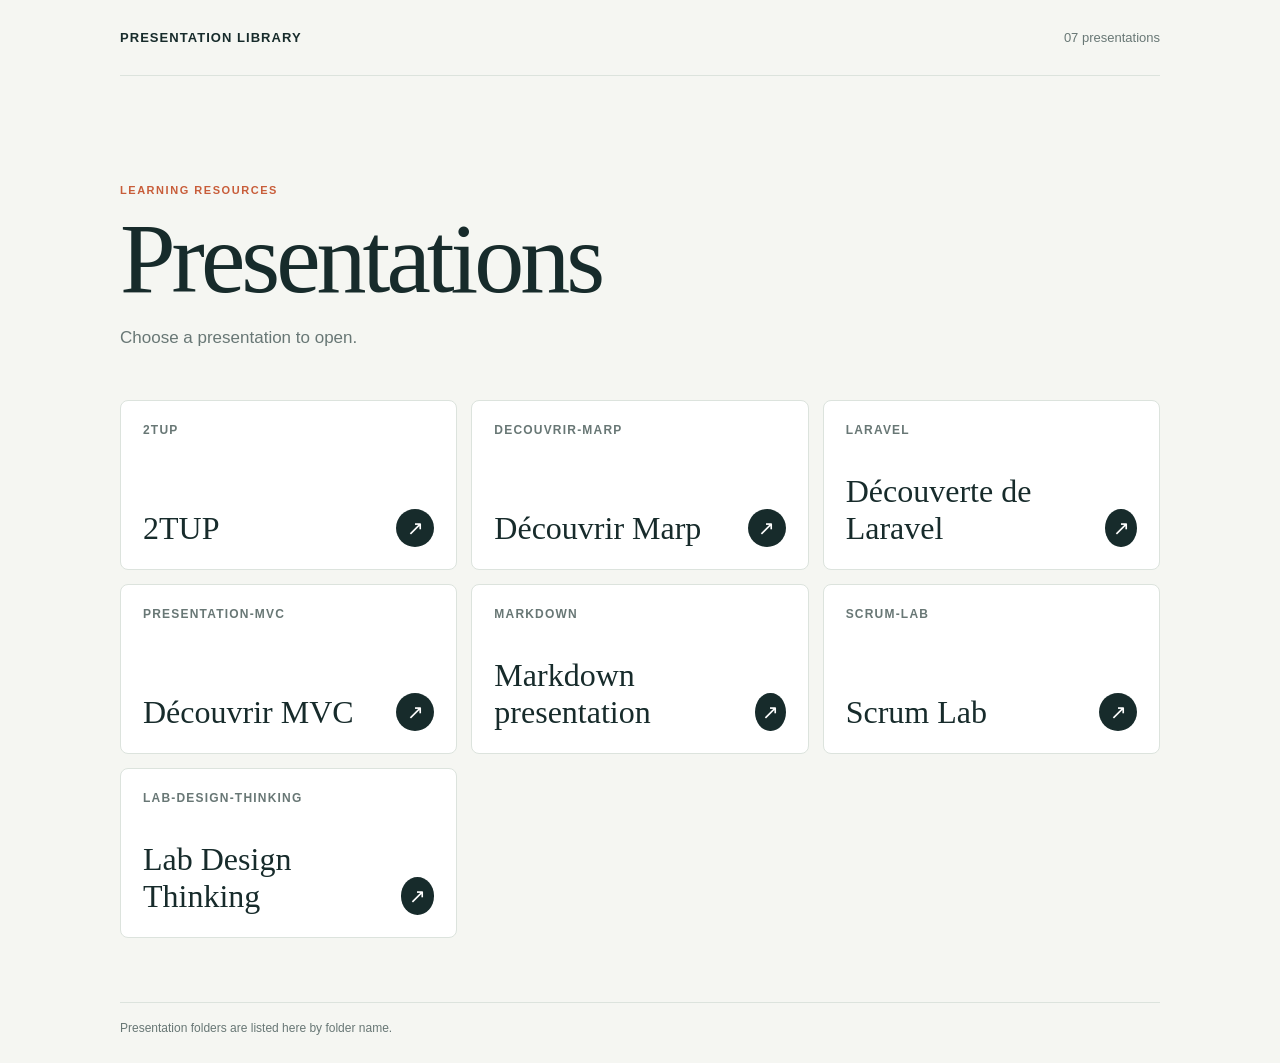
==== index.html @ 0e2a864f "lab git , laravel ,mvc" ====
<!doctype html>
<html lang="en">
<head>
    <meta charset="utf-8">
    <meta name="viewport" content="width=device-width, initial-scale=1">
    <meta name="theme-color" content="#f5f6f2">
    <title>Presentations</title>
    <style>
        :root {
            color-scheme: light;
            --ink: #172b2b;
            --muted: #687775;
            --paper: #f5f6f2;
            --line: #dce3dd;
            --accent: #c85d3a;
            font-family: "Aptos", "Segoe UI", sans-serif;
            color: var(--ink);
            background: var(--paper);
        }

        * { box-sizing: border-box; }
        body { min-width: 320px; min-height: 100vh; margin: 0; }
        main { width: min(1040px, calc(100% - 48px)); margin: 0 auto; }
        header { display: flex; align-items: center; justify-content: space-between; min-height: 76px; border-bottom: 1px solid var(--line); }
        .wordmark { font-size: 13px; font-weight: 800; letter-spacing: .08em; text-transform: uppercase; }
        .count { color: var(--muted); font-size: 13px; }
        .intro { padding: clamp(60px, 12vh, 120px) 0 52px; }
        .eyebrow { margin: 0 0 14px; color: var(--accent); font-size: 11px; font-weight: 800; letter-spacing: .14em; text-transform: uppercase; }
        h1 { max-width: 700px; margin: 0; font-family: Georgia, "Times New Roman", serif; font-size: clamp(52px, 9vw, 100px); font-weight: 500; letter-spacing: -.04em; line-height: .98; }
        .intro p:last-child { margin: 20px 0 0; color: var(--muted); font-size: 17px; }
        .library { display: grid; grid-template-columns: repeat(auto-fit, minmax(min(100%, 300px), 1fr)); gap: 14px; padding-bottom: 64px; }
        .presentation-link { display: flex; min-height: 170px; flex-direction: column; justify-content: space-between; border: 1px solid var(--line); border-radius: 8px; background: #fff; padding: 22px; color: inherit; text-decoration: none; transition: border-color .18s ease, transform .18s ease; }
        .presentation-link:hover, .presentation-link:focus-visible { border-color: var(--accent); transform: translateY(-2px); outline: none; }
        .folder-name { color: var(--muted); font-size: 12px; font-weight: 700; letter-spacing: .1em; text-transform: uppercase; }
        .card-bottom { display: flex; align-items: end; justify-content: space-between; gap: 18px; }
        .card-bottom strong { font-family: Georgia, "Times New Roman", serif; font-size: 32px; font-weight: 500; }
        .arrow { display: grid; width: 38px; height: 38px; place-items: center; border-radius: 50%; background: var(--ink); color: #fff; font-size: 20px; }
        footer { border-top: 1px solid var(--line); padding: 18px 0 28px; color: var(--muted); font-size: 12px; }
        @media (max-width: 560px) {
            main { width: min(100% - 32px, 1040px); }
            header { min-height: 62px; }
            .intro { padding: 62px 0 36px; }
            .intro p:last-child { font-size: 15px; }
            .presentation-link { min-height: 145px; }
        }
        @media (prefers-reduced-motion: reduce) {
            *, *::before, *::after { scroll-behavior: auto !important; transition-duration: .01ms !important; }
        }
    </style>
</head>
<body>
    <main>
        <header>
            <div class="wordmark">Presentation Library</div>
            <div class="count">07 presentations</div>
        </header>
        <section class="intro" aria-labelledby="page-title">
            <p class="eyebrow">Learning resources</p>
            <h1 id="page-title">Presentations</h1>
            <p>Choose a presentation to open.</p>
        </section>
        <nav class="library" aria-label="Presentations">
            <a class="presentation-link" href="./2tup/index.html" aria-label="Open presentation 2tup">
                <span class="folder-name">2tup</span>
                <span class="card-bottom"><strong>2TUP</strong><span class="arrow" aria-hidden="true">↗</span></span>
            </a>
            <a class="presentation-link" href="./decouvrir-marp/index.html" aria-label="Open decouvrir-marp presentation">
                <span class="folder-name">decouvrir-marp</span>
                <span class="card-bottom"><strong>Découvrir Marp</strong><span class="arrow" aria-hidden="true">↗</span></span>
            </a>
            <a class="presentation-link" href="./laravel/index.html" aria-label="Ouvrir la présentation Laravel">
                <span class="folder-name">laravel</span>
                <span class="card-bottom"><strong>Découverte de Laravel</strong><span class="arrow" aria-hidden="true">↗</span></span>
            </a>
            <a class="presentation-link" href="./presentation-mvc/index.html" aria-label="Ouvrir la présentation MVC">
                <span class="folder-name">presentation-mvc</span>
                <span class="card-bottom"><strong>Découvrir MVC</strong><span class="arrow" aria-hidden="true">↗</span></span>
            </a>
            <a class="presentation-link" href="https://docs.google.com/presentation/d/1E6t0-0GxKingvWiI7UNBdvw11kT2uUmdFR7vIGIOa78/edit?usp=sharing" aria-label="Open Markdown presentation" target="_blank" rel="noopener noreferrer">
                <span class="folder-name">markdown</span>
                <span class="card-bottom"><strong>Markdown presentation</strong><span class="arrow" aria-hidden="true">↗</span></span>
            </a>
            <a class="presentation-link" href="https://docs.google.com/presentation/d/1MbHh-CiDlV9sU_ccPLvOzxk8zY_nR9zDnNXsWo8oV1U/edit?slide=id.p#slide=id.p" aria-label="Open Scrum Lab presentation" target="_blank" rel="noopener noreferrer">
                <span class="folder-name">scrum-lab</span>
                <span class="card-bottom"><strong>Scrum Lab</strong><span class="arrow" aria-hidden="true">↗</span></span>
            </a>
            <a class="presentation-link" href="https://www.canva.com/design/DAHXJcRyPcM/FT9gCDRdR23gg2iw814upg/edit" aria-label="Open Lab Design Thinking presentation" target="_blank" rel="noopener noreferrer">
                <span class="folder-name">lab-design-thinking</span>
                <span class="card-bottom"><strong>Lab Design Thinking</strong><span class="arrow" aria-hidden="true">↗</span></span>
            </a>
        </nav>
        <footer>Presentation folders are listed here by folder name.</footer>
    </main>
</body>
</html>
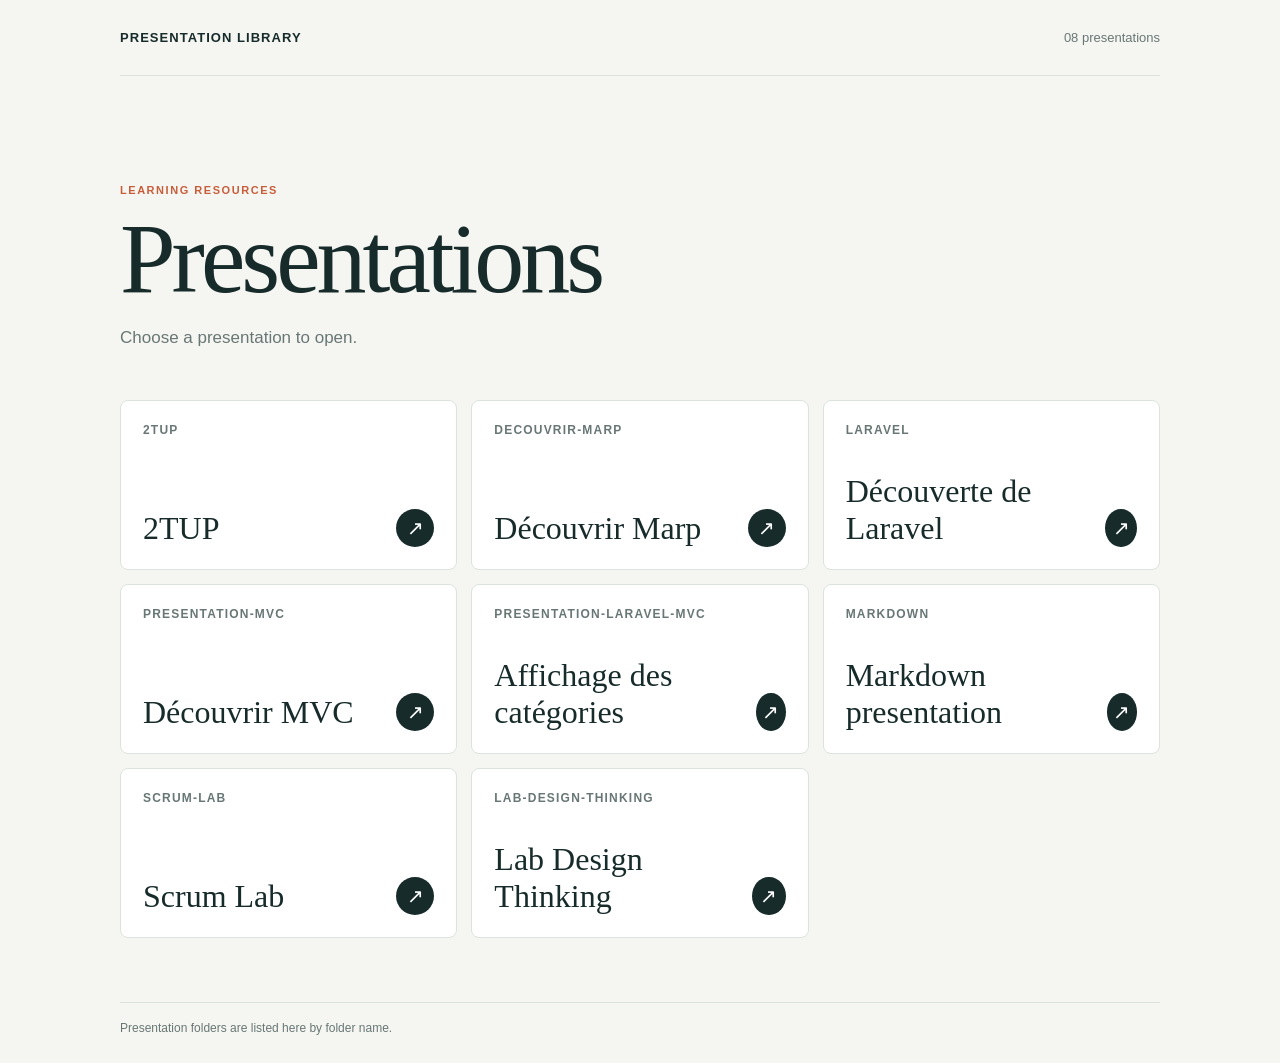
==== commit f0ef9610: "architecture mvc" ====
--- a/index.html
+++ b/index.html
@@ -52,7 +52,7 @@
     <main>
         <header>
             <div class="wordmark">Presentation Library</div>
-            <div class="count">07 presentations</div>
+            <div class="count">08 presentations</div>
         </header>
         <section class="intro" aria-labelledby="page-title">
             <p class="eyebrow">Learning resources</p>
@@ -76,6 +76,10 @@
                 <span class="folder-name">presentation-mvc</span>
                 <span class="card-bottom"><strong>Découvrir MVC</strong><span class="arrow" aria-hidden="true">↗</span></span>
             </a>
+            <a class="presentation-link" href="./presentation-laravel-mvc/index.html" aria-label="Ouvrir la présentation sur l’affichage des catégories avec Laravel">
+                <span class="folder-name">presentation-laravel-mvc</span>
+                <span class="card-bottom"><strong>Affichage des catégories</strong><span class="arrow" aria-hidden="true">↗</span></span>
+            </a>
             <a class="presentation-link" href="https://docs.google.com/presentation/d/1E6t0-0GxKingvWiI7UNBdvw11kT2uUmdFR7vIGIOa78/edit?usp=sharing" aria-label="Open Markdown presentation" target="_blank" rel="noopener noreferrer">
                 <span class="folder-name">markdown</span>
                 <span class="card-bottom"><strong>Markdown presentation</strong><span class="arrow" aria-hidden="true">↗</span></span>
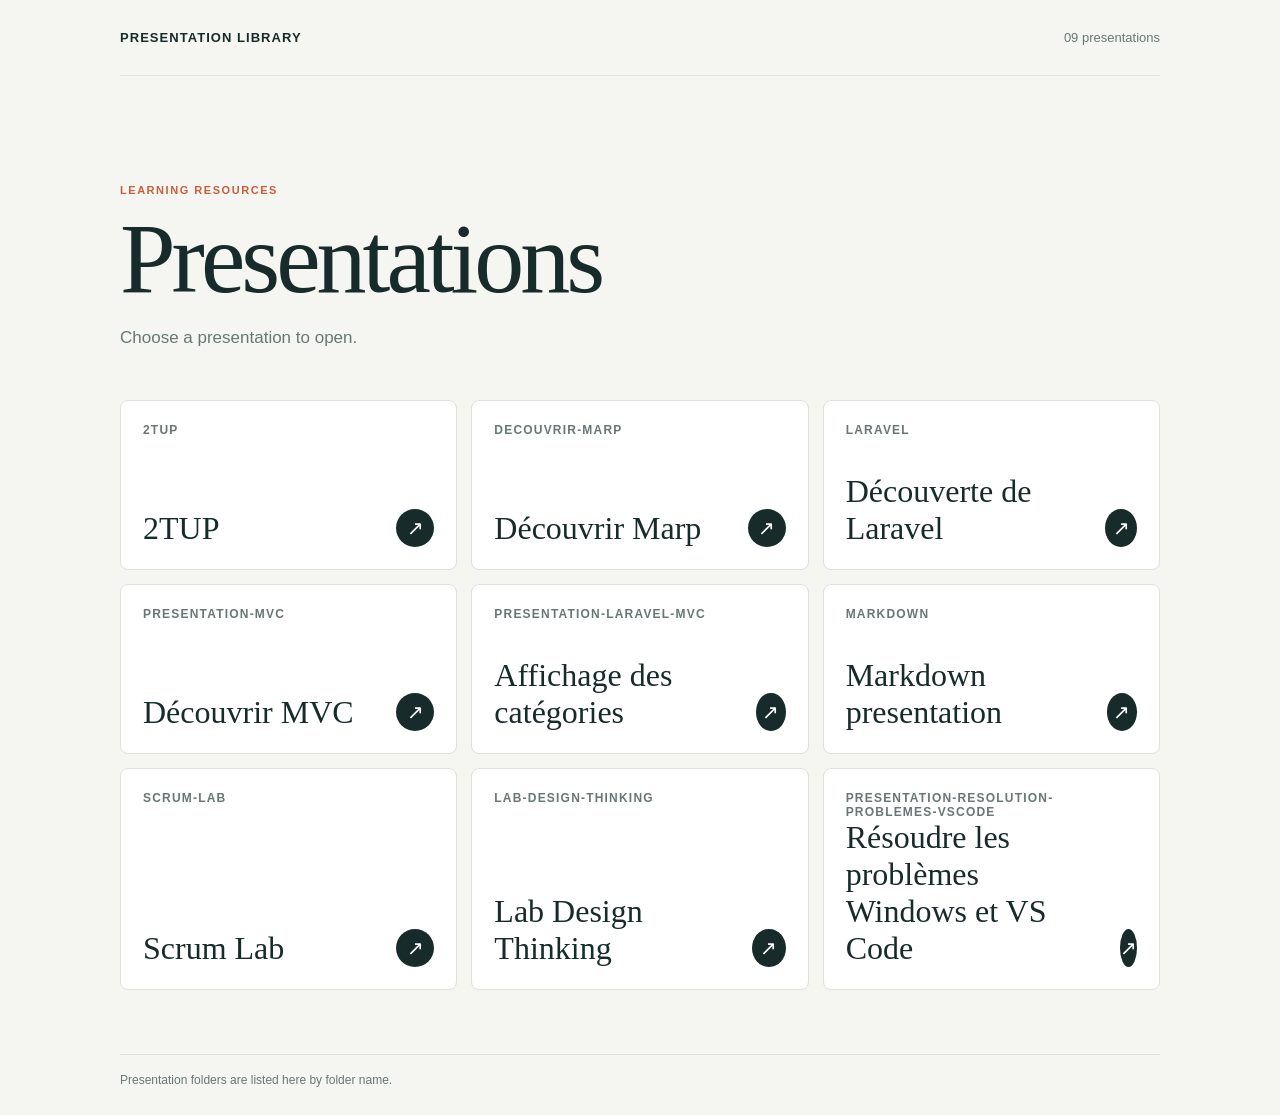
==== commit 1ccb5362: "lab starter" ====
--- a/index.html
+++ b/index.html
@@ -52,7 +52,7 @@
     <main>
         <header>
             <div class="wordmark">Presentation Library</div>
-            <div class="count">08 presentations</div>
+            <div class="count">09 presentations</div>
         </header>
         <section class="intro" aria-labelledby="page-title">
             <p class="eyebrow">Learning resources</p>
@@ -92,6 +92,10 @@
                 <span class="folder-name">lab-design-thinking</span>
                 <span class="card-bottom"><strong>Lab Design Thinking</strong><span class="arrow" aria-hidden="true">↗</span></span>
             </a>
+            <a class="presentation-link" href="./presentation-resolution-problemes-vscode/index.html" aria-label="Ouvrir la présentation sur la configuration de Windows et VS Code">
+                <span class="folder-name">presentation-resolution-problemes-vscode</span>
+                <span class="card-bottom"><strong>Résoudre les problèmes Windows et VS Code</strong><span class="arrow" aria-hidden="true">↗</span></span>
+            </a>
         </nav>
         <footer>Presentation folders are listed here by folder name.</footer>
     </main>
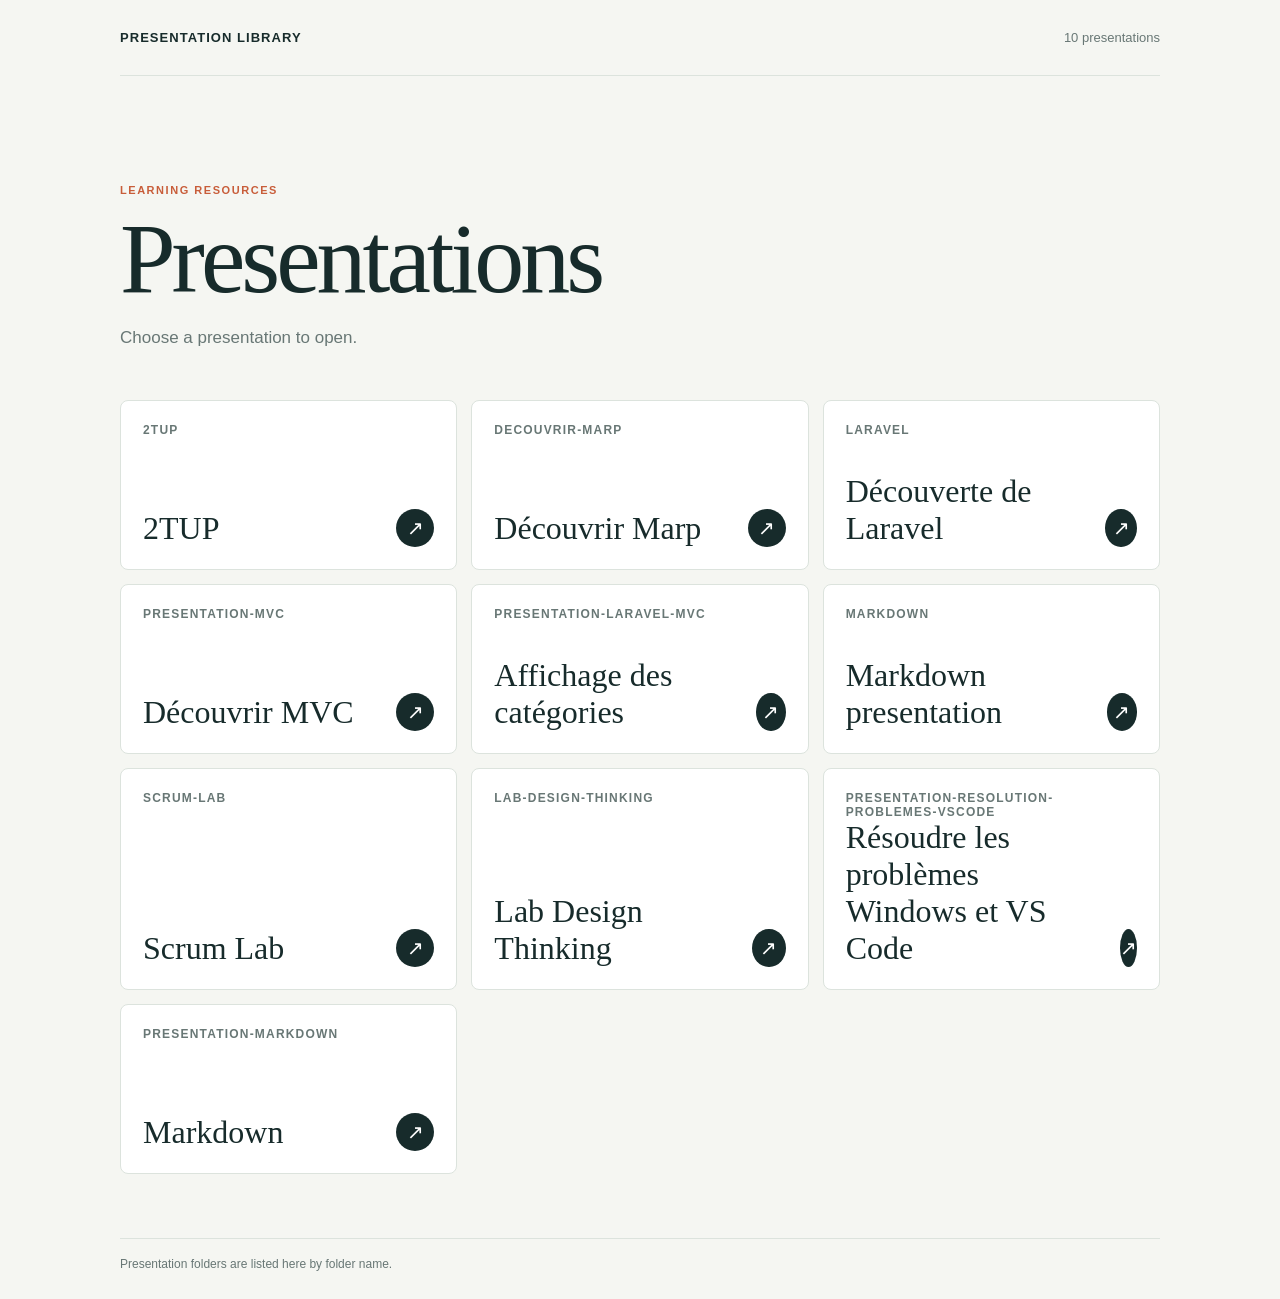
==== commit 3e3dda39: "marckdawn" ====
--- a/index.html
+++ b/index.html
@@ -52,7 +52,7 @@
     <main>
         <header>
             <div class="wordmark">Presentation Library</div>
-            <div class="count">09 presentations</div>
+            <div class="count">10 presentations</div>
         </header>
         <section class="intro" aria-labelledby="page-title">
             <p class="eyebrow">Learning resources</p>
@@ -96,6 +96,10 @@
                 <span class="folder-name">presentation-resolution-problemes-vscode</span>
                 <span class="card-bottom"><strong>Résoudre les problèmes Windows et VS Code</strong><span class="arrow" aria-hidden="true">↗</span></span>
             </a>
+            <a class="presentation-link" href="./presentation-markdown/index.html" aria-label="Ouvrir la présentation Markdown">
+                <span class="folder-name">presentation-markdown</span>
+                <span class="card-bottom"><strong>Markdown</strong><span class="arrow" aria-hidden="true">↗</span></span>
+            </a>
         </nav>
         <footer>Presentation folders are listed here by folder name.</footer>
     </main>
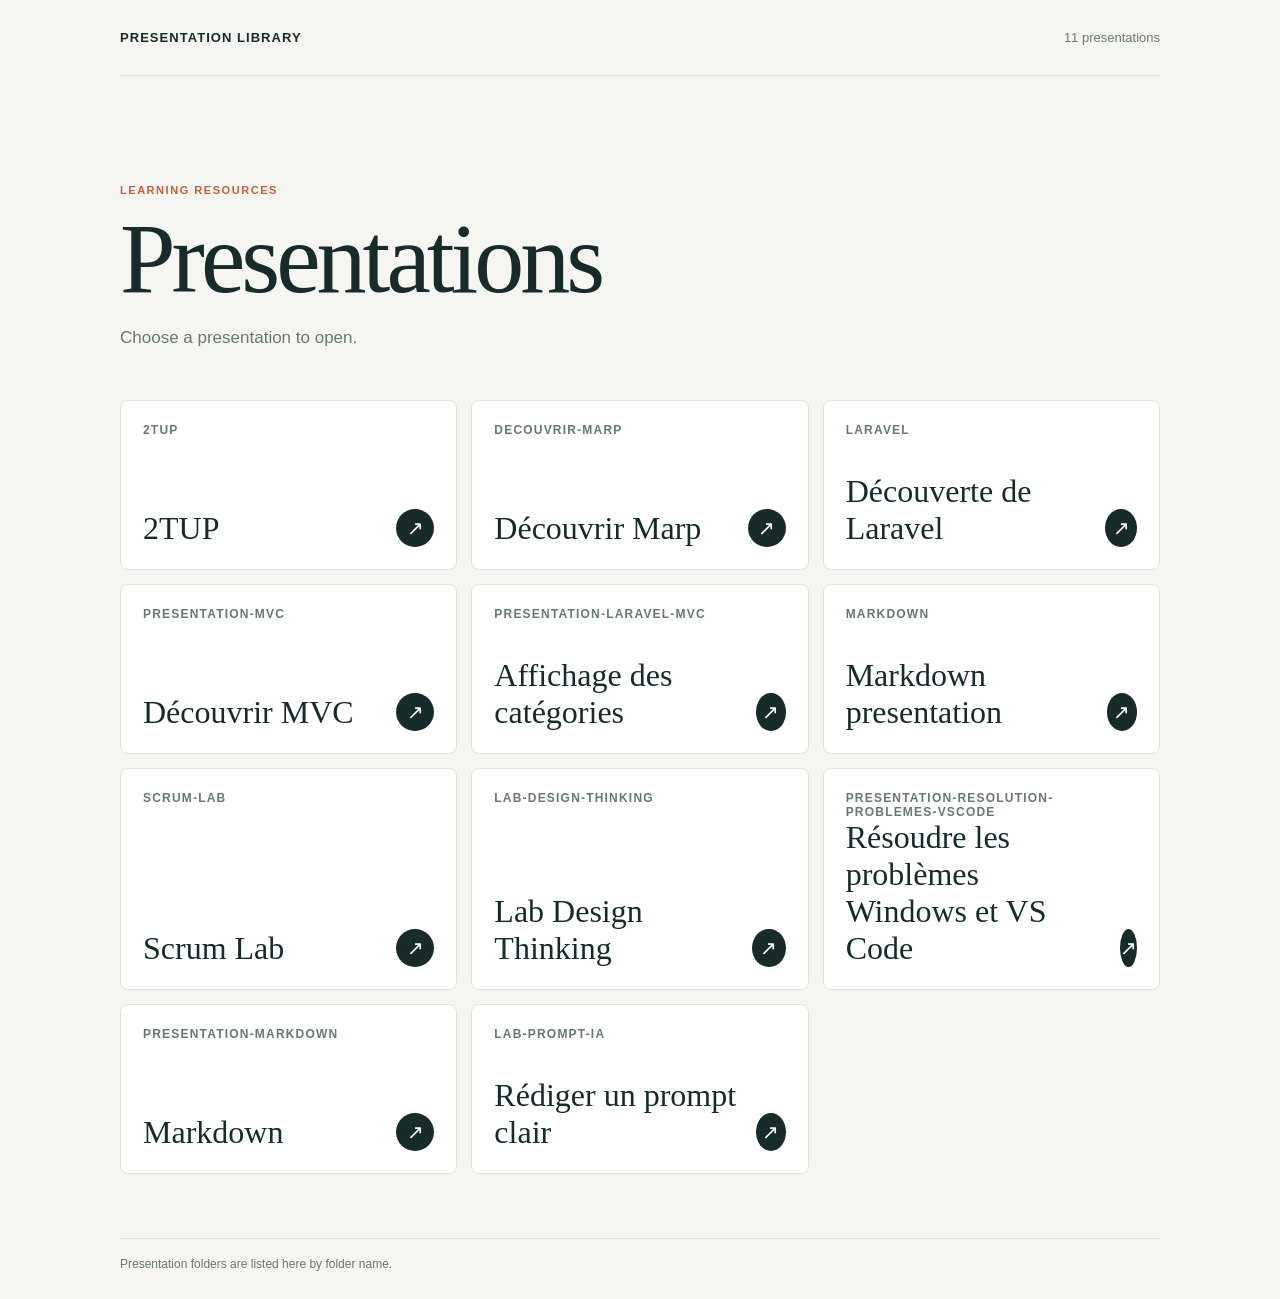
==== commit 4ef7ca9a: "prompt ai" ====
--- a/index.html
+++ b/index.html
@@ -52,7 +52,7 @@
     <main>
         <header>
             <div class="wordmark">Presentation Library</div>
-            <div class="count">10 presentations</div>
+            <div class="count">11 presentations</div>
         </header>
         <section class="intro" aria-labelledby="page-title">
             <p class="eyebrow">Learning resources</p>
@@ -100,6 +100,10 @@
                 <span class="folder-name">presentation-markdown</span>
                 <span class="card-bottom"><strong>Markdown</strong><span class="arrow" aria-hidden="true">↗</span></span>
             </a>
+            <a class="presentation-link" href="./lab-prompt-ia/index.html" aria-label="Ouvrir le lab sur la rédaction de prompts pour une IA">
+                <span class="folder-name">lab-prompt-ia</span>
+                <span class="card-bottom"><strong>Rédiger un prompt clair</strong><span class="arrow" aria-hidden="true">↗</span></span>
+            </a>
         </nav>
         <footer>Presentation folders are listed here by folder name.</footer>
     </main>
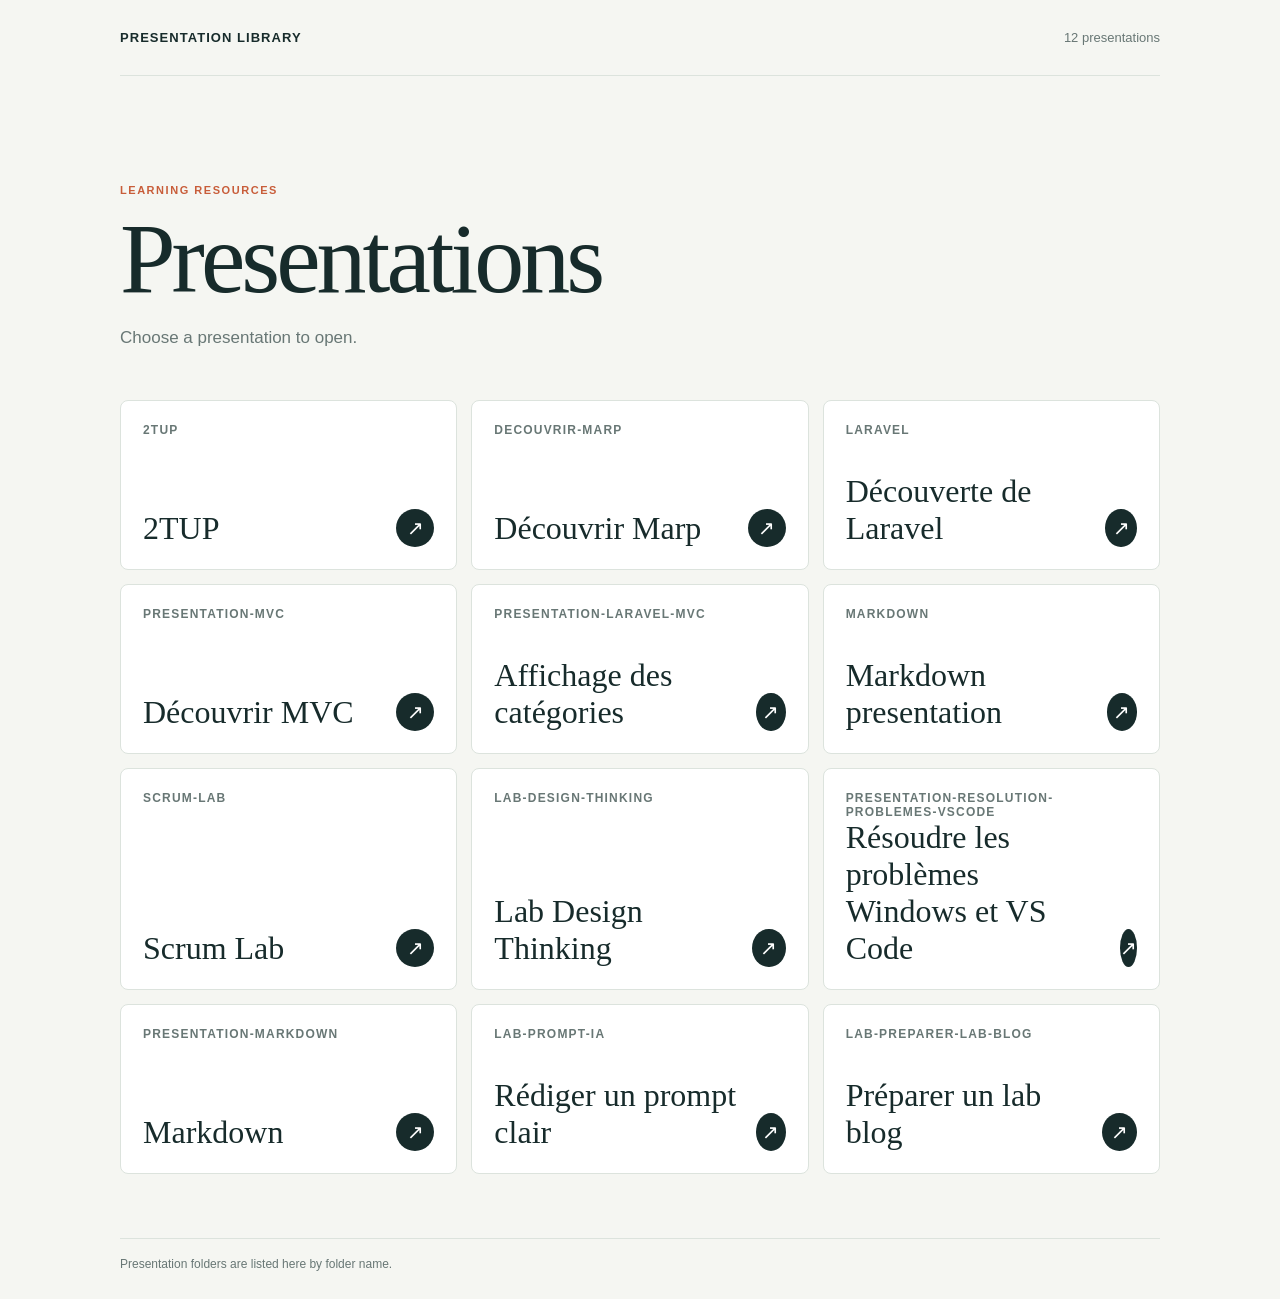
==== commit 0106dc6e: "etapeq de lab" ====
--- a/index.html
+++ b/index.html
@@ -52,7 +52,7 @@
     <main>
         <header>
             <div class="wordmark">Presentation Library</div>
-            <div class="count">11 presentations</div>
+            <div class="count">12 presentations</div>
         </header>
         <section class="intro" aria-labelledby="page-title">
             <p class="eyebrow">Learning resources</p>
@@ -104,6 +104,10 @@
                 <span class="folder-name">lab-prompt-ia</span>
                 <span class="card-bottom"><strong>Rédiger un prompt clair</strong><span class="arrow" aria-hidden="true">↗</span></span>
             </a>
+            <a class="presentation-link" href="./lab-preparer-lab-blog/index.html" aria-label="Ouvrir le lab sur la préparation d’un lab technique autour d’un blog">
+                <span class="folder-name">lab-preparer-lab-blog</span>
+                <span class="card-bottom"><strong>Préparer un lab blog</strong><span class="arrow" aria-hidden="true">↗</span></span>
+            </a>
         </nav>
         <footer>Presentation folders are listed here by folder name.</footer>
     </main>
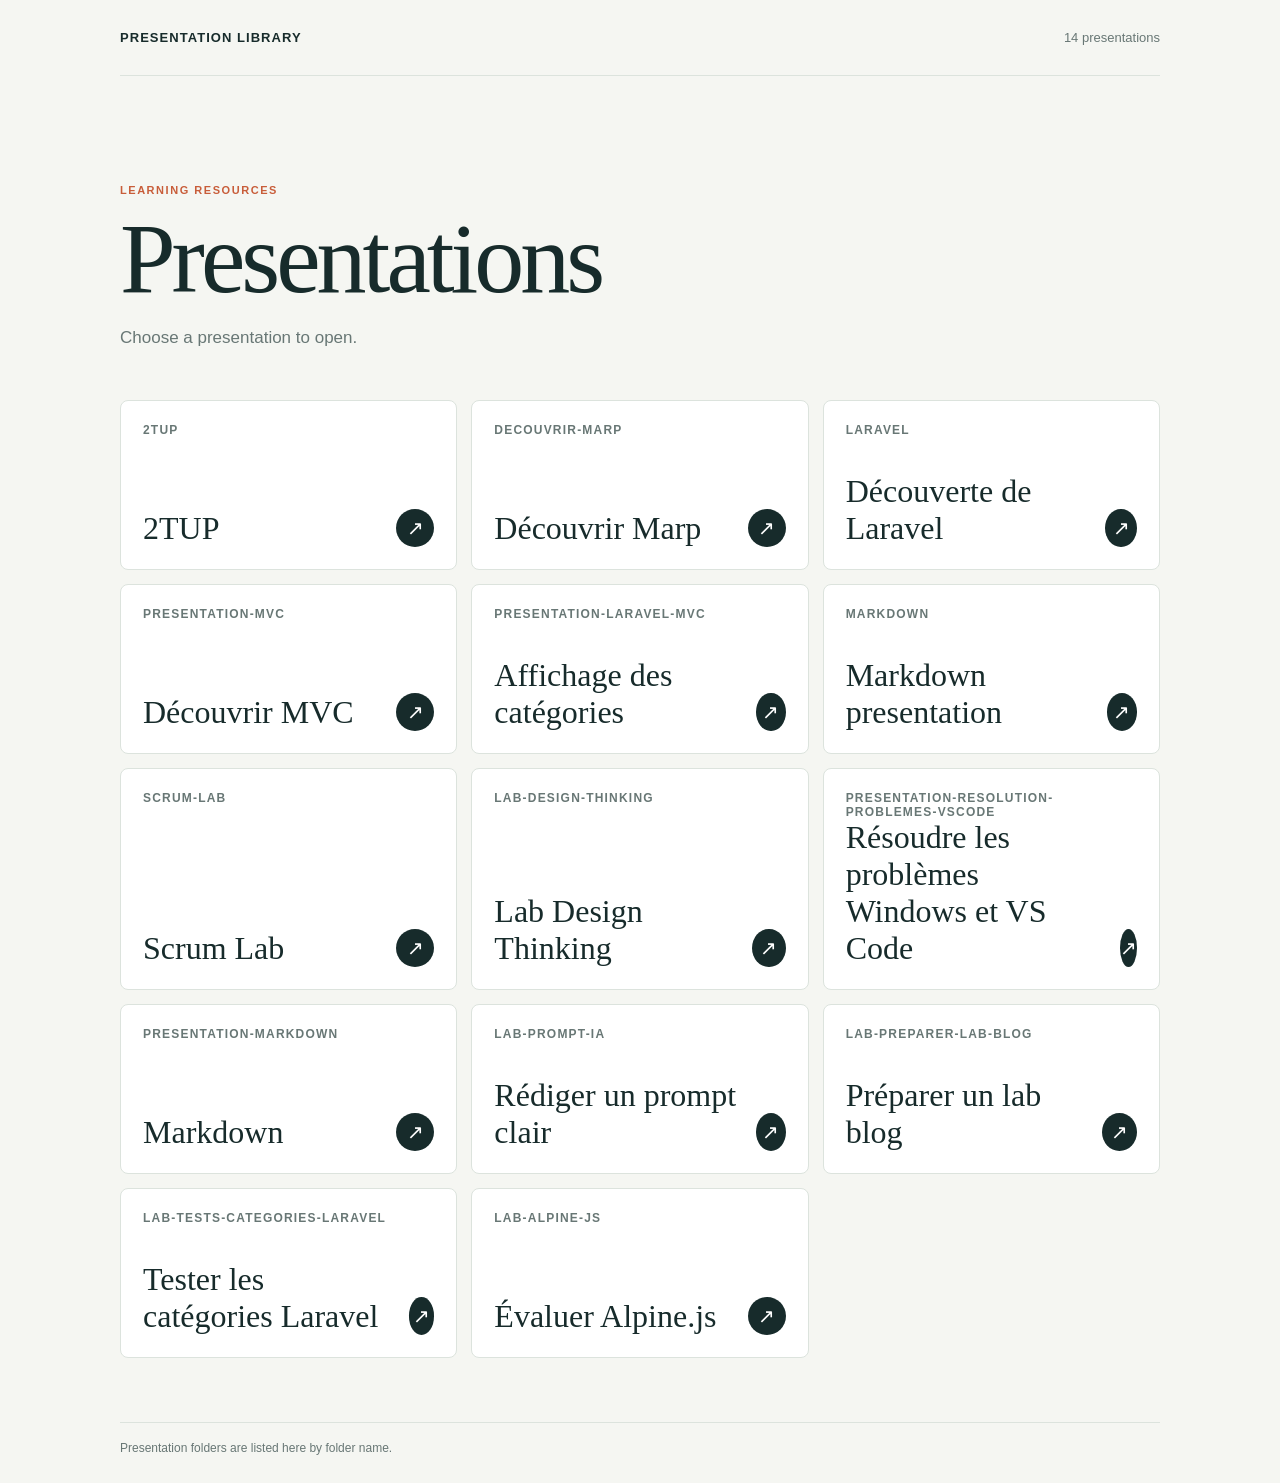
==== commit d4d1fd84: "skills lab" ====
--- a/index.html
+++ b/index.html
@@ -52,7 +52,7 @@
     <main>
         <header>
             <div class="wordmark">Presentation Library</div>
-            <div class="count">12 presentations</div>
+            <div class="count">14 presentations</div>
         </header>
         <section class="intro" aria-labelledby="page-title">
             <p class="eyebrow">Learning resources</p>
@@ -108,6 +108,14 @@
                 <span class="folder-name">lab-preparer-lab-blog</span>
                 <span class="card-bottom"><strong>Préparer un lab blog</strong><span class="arrow" aria-hidden="true">↗</span></span>
             </a>
+            <a class="presentation-link" href="./lab-tests-categories-laravel/index.html" aria-label="Ouvrir le lab de tests fonctionnels Laravel pour les catégories">
+                <span class="folder-name">lab-tests-categories-laravel</span>
+                <span class="card-bottom"><strong>Tester les catégories Laravel</strong><span class="arrow" aria-hidden="true">↗</span></span>
+            </a>
+            <a class="presentation-link" href="./lab-alpine-js/index.html" aria-label="Ouvrir le lab Alpine.js">
+                <span class="folder-name">lab-alpine-js</span>
+                <span class="card-bottom"><strong>Évaluer Alpine.js</strong><span class="arrow" aria-hidden="true">↗</span></span>
+            </a>
         </nav>
         <footer>Presentation folders are listed here by folder name.</footer>
     </main>
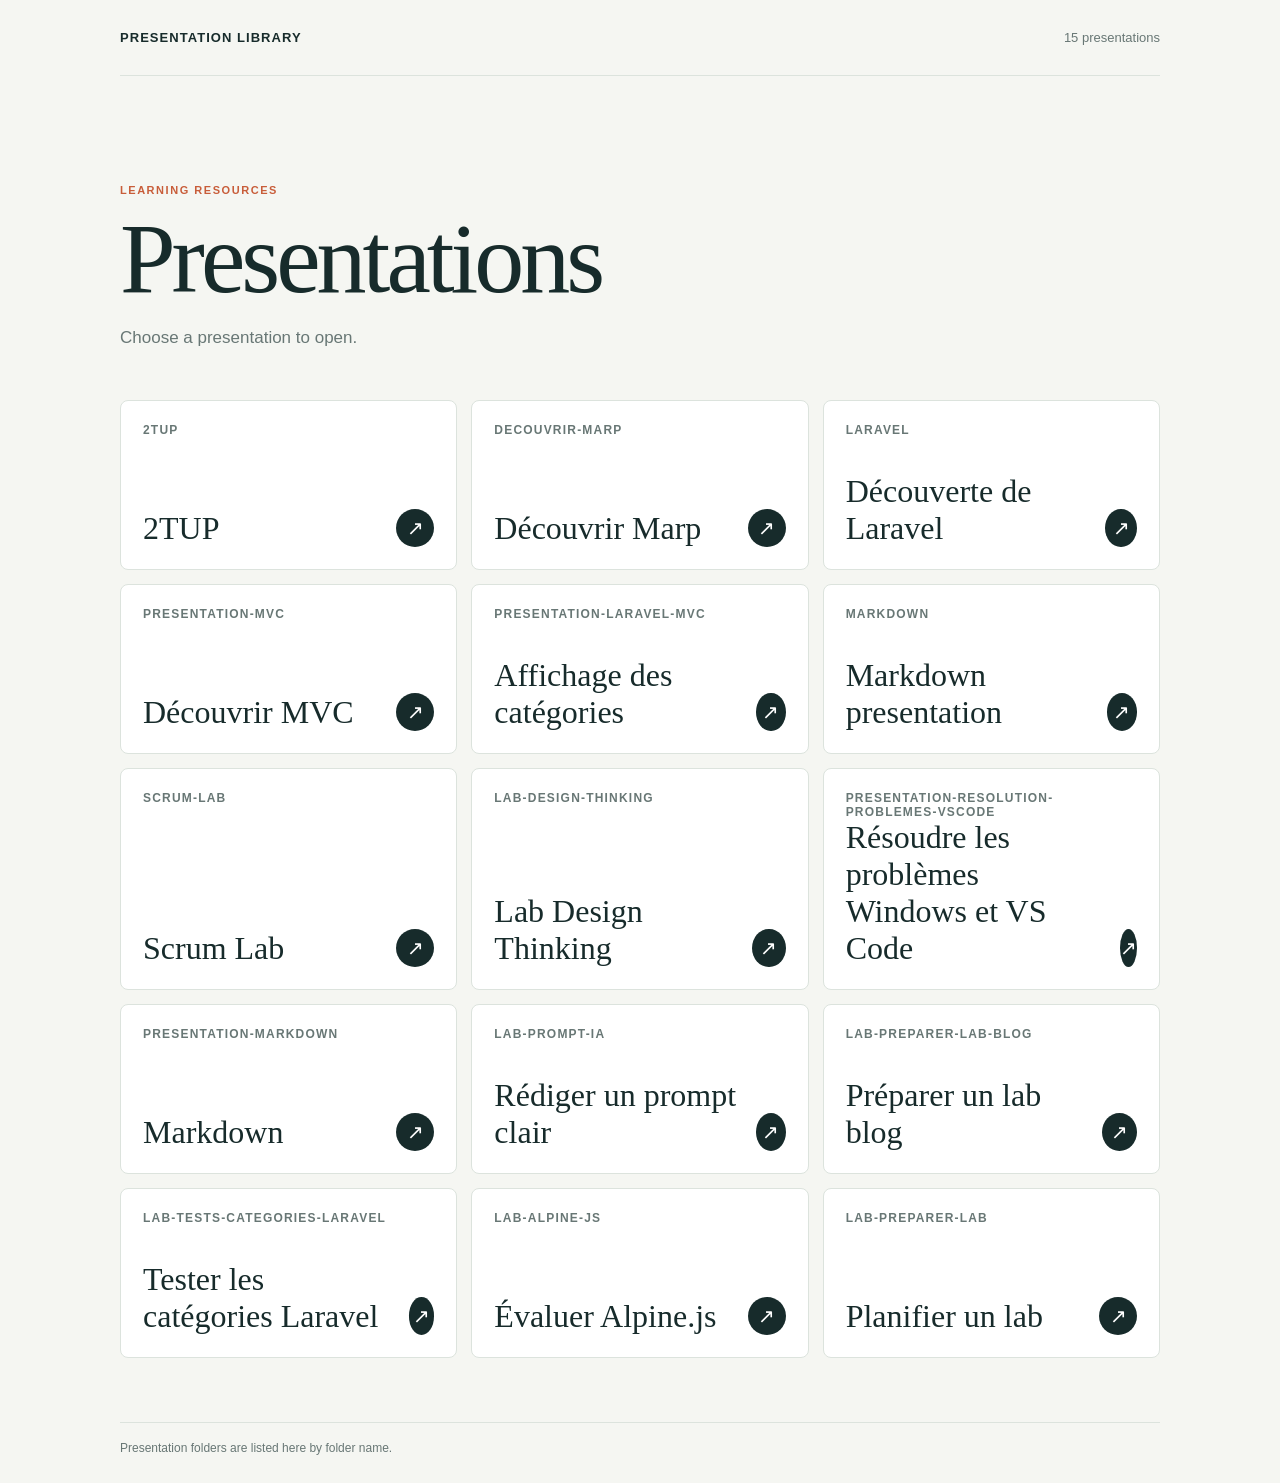
==== commit cd35e741: "lab starter" ====
--- a/index.html
+++ b/index.html
@@ -52,7 +52,7 @@
     <main>
         <header>
             <div class="wordmark">Presentation Library</div>
-            <div class="count">14 presentations</div>
+            <div class="count">15 presentations</div>
         </header>
         <section class="intro" aria-labelledby="page-title">
             <p class="eyebrow">Learning resources</p>
@@ -116,6 +116,10 @@
                 <span class="folder-name">lab-alpine-js</span>
                 <span class="card-bottom"><strong>Évaluer Alpine.js</strong><span class="arrow" aria-hidden="true">↗</span></span>
             </a>
+            <a class="presentation-link" href="./lab-preparer-lab/index.html" aria-label="Ouvrir le lab de méthodologie et planification">
+                <span class="folder-name">lab-preparer-lab</span>
+                <span class="card-bottom"><strong>Planifier un lab</strong><span class="arrow" aria-hidden="true">↗</span></span>
+            </a>
         </nav>
         <footer>Presentation folders are listed here by folder name.</footer>
     </main>
